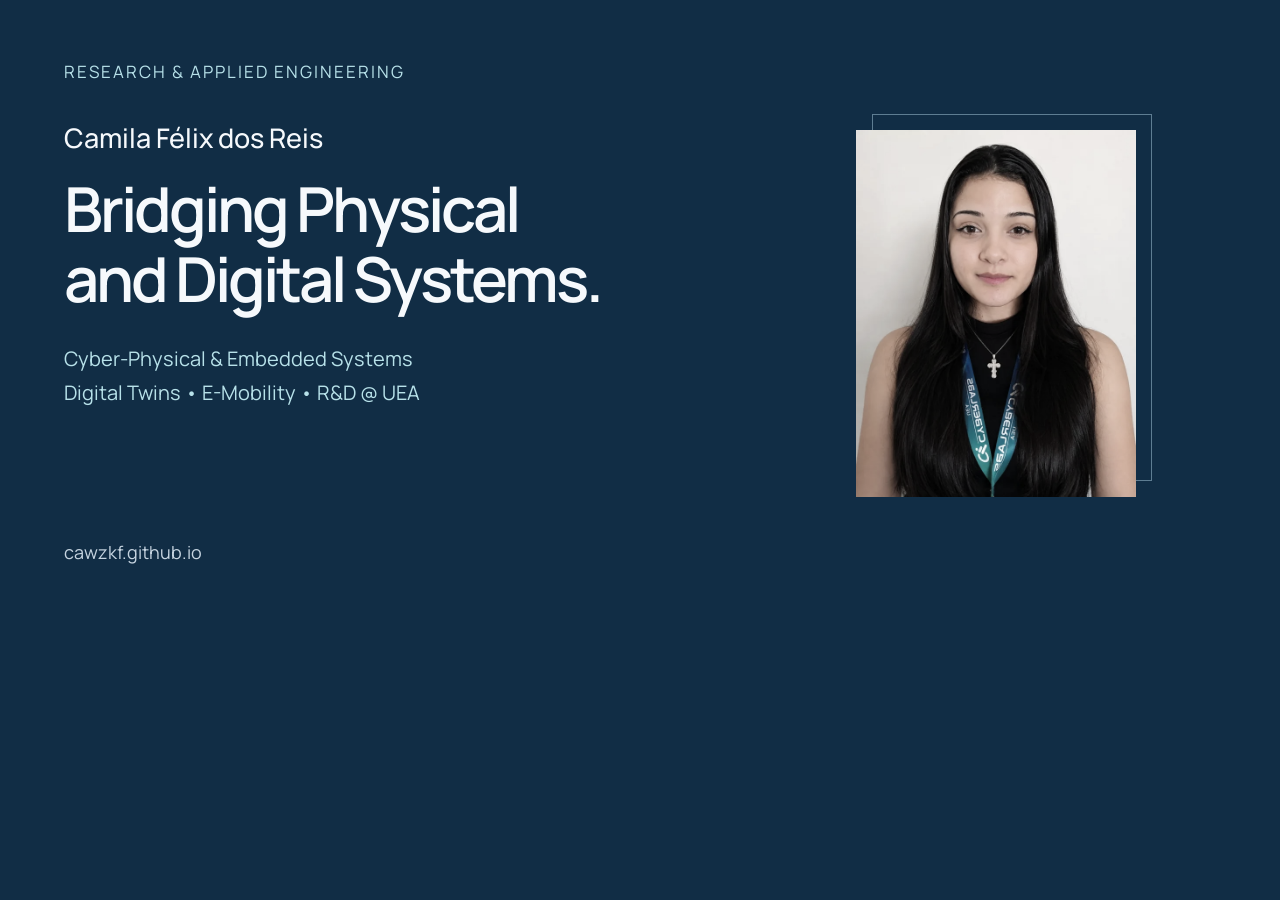
==== scripts/og-card.html @ 4d68a73d "feat(portfolio): redesign engineering and research portfolio" ====
<!DOCTYPE html>
<html lang="en">
<head>
  <meta charset="UTF-8">
  <meta name="viewport" content="width=device-width, initial-scale=1">
  <link rel="icon" type="image/svg+xml" href="../favicon.svg">
  <title>Camila Félix dos Reis | Social preview</title>
  <link href="https://fonts.googleapis.com/css2?family=Manrope:wght@400;500;600;700&amp;display=swap" rel="stylesheet">
  <style>
    * { box-sizing: border-box; }
    body { margin: 0; width: 1200px; height: 630px; background: #112d45; color: #f6f9fc; font-family: Manrope, sans-serif; padding: 60px 64px; position: relative; overflow: hidden; }
    .label { font-size: 17px; letter-spacing: 2px; color: #b7e1e9; margin: 0 0 36px; }
    .name { font-size: 27px; font-weight: 500; margin: 0 0 18px; }
    h1 { font-size: 62px; line-height: 1.13; letter-spacing: -3px; font-weight: 600; margin: 0; max-width: 730px; }
    .fields { font-size: 20px; color: #b7e1e9; line-height: 1.7; margin-top: 28px; max-width: 680px; }
    .url { position: absolute; bottom: 48px; left: 64px; font-size: 18px; color: #c6d4e0; }
    .portrait { position: absolute; width: 280px; height: 367px; top: 130px; right: 64px; object-fit: cover; object-position: center 25%; filter: saturate(.55); }
    .frame { position: absolute; top: 114px; right: 48px; width: 280px; height: 367px; border: 1px solid #5e7d92; }
  </style>
</head>
<body>
  <p class="label">RESEARCH &amp; APPLIED ENGINEERING</p>
  <p class="name">Camila Félix dos Reis</p>
  <h1>Bridging Physical<br>and Digital Systems.</h1>
  <p class="fields">Cyber-Physical &amp; Embedded Systems<br>Digital Twins • E-Mobility • R&amp;D @ UEA</p>
  <p class="url">cawzkf.github.io</p>
  <div class="frame" aria-hidden="true"></div>
  <img class="portrait" src="../camila.webp" alt="Camila Félix dos Reis" width="280" height="367">
</body>
</html>
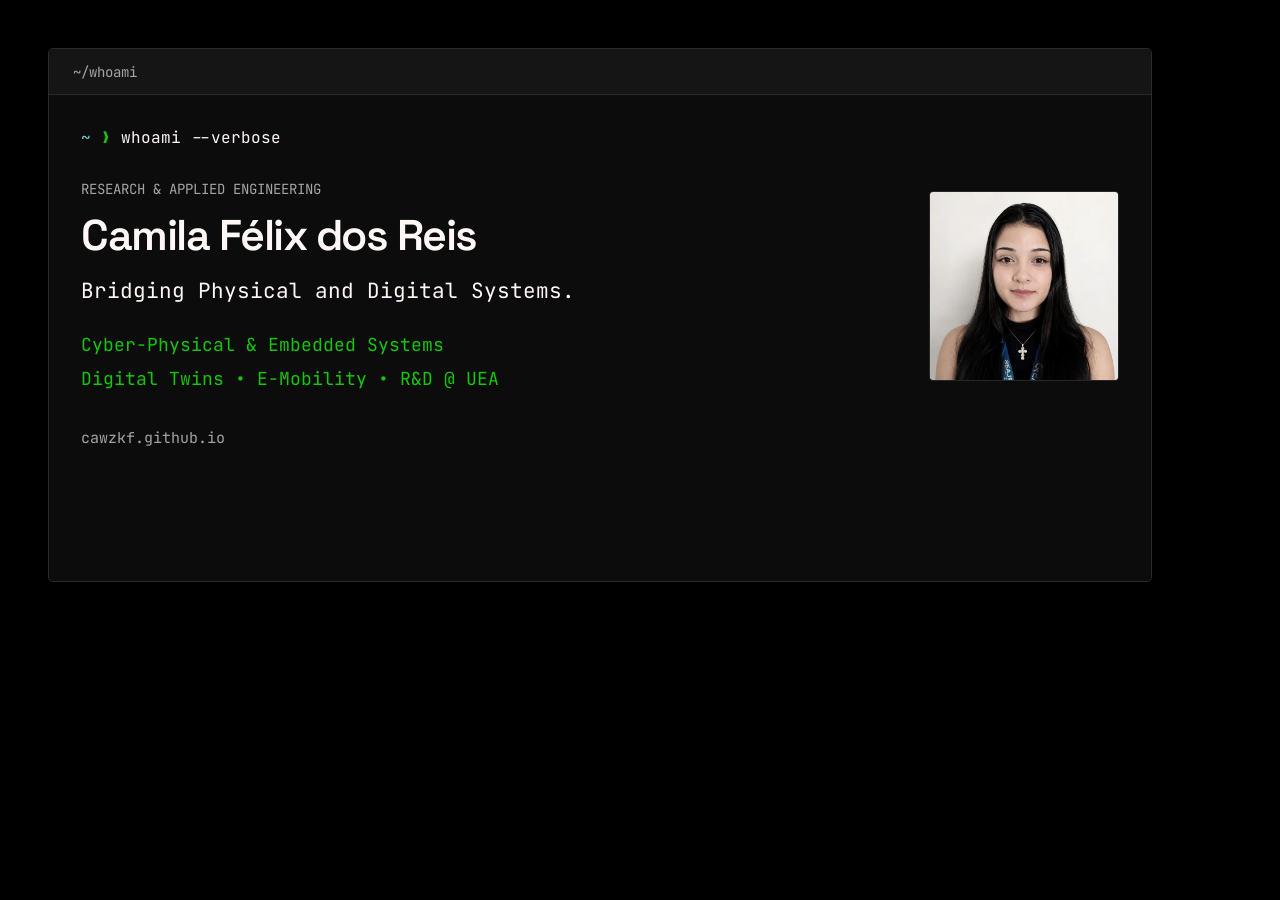
==== commit 802fab60: "style(portfolio): restore terminal visual identity" ====
--- a/scripts/og-card.html
+++ b/scripts/og-card.html
@@ -5,26 +5,36 @@
   <meta name="viewport" content="width=device-width, initial-scale=1">
   <link rel="icon" type="image/svg+xml" href="../favicon.svg">
   <title>Camila Félix dos Reis | Social preview</title>
-  <link href="https://fonts.googleapis.com/css2?family=Manrope:wght@400;500;600;700&amp;display=swap" rel="stylesheet">
+  <link href="https://fonts.googleapis.com/css2?family=JetBrains+Mono:wght@400;500&amp;family=Space+Grotesk:wght@400;500;600&amp;display=swap" rel="stylesheet">
   <style>
     * { box-sizing: border-box; }
-    body { margin: 0; width: 1200px; height: 630px; background: #112d45; color: #f6f9fc; font-family: Manrope, sans-serif; padding: 60px 64px; position: relative; overflow: hidden; }
-    .label { font-size: 17px; letter-spacing: 2px; color: #b7e1e9; margin: 0 0 36px; }
-    .name { font-size: 27px; font-weight: 500; margin: 0 0 18px; }
-    h1 { font-size: 62px; line-height: 1.13; letter-spacing: -3px; font-weight: 600; margin: 0; max-width: 730px; }
-    .fields { font-size: 20px; color: #b7e1e9; line-height: 1.7; margin-top: 28px; max-width: 680px; }
-    .url { position: absolute; bottom: 48px; left: 64px; font-size: 18px; color: #c6d4e0; }
-    .portrait { position: absolute; width: 280px; height: 367px; top: 130px; right: 64px; object-fit: cover; object-position: center 25%; filter: saturate(.55); }
-    .frame { position: absolute; top: 114px; right: 48px; width: 280px; height: 367px; border: 1px solid #5e7d92; }
+    body { margin: 0; width: 1200px; height: 630px; background: #000; color: #fff7f6; padding: 48px; font-family: "Space Grotesk", sans-serif; }
+    .window { height: 534px; border: 1px solid #2b2b2b; border-radius: 5px; background: #0c0c0c; overflow: hidden; }
+    .bar { height: 46px; border-bottom: 1px solid #2b2b2b; background: #151515; font: 400 14px "JetBrains Mono", monospace; color: #a4a4a4; display: flex; align-items: center; padding: 0 24px; }
+    .body { position: relative; padding: 32px; }
+    .prompt { font: 400 16px "JetBrains Mono", monospace; margin: 0 0 32px; }
+    .green { color: #16c60c; }
+    .cyan { color: #61d6d6; }
+    h1 { font-size: 43px; font-weight: 600; letter-spacing: -1.5px; margin: 0 0 14px; }
+    .label { color: #a4a4a4; font: 400 14px "JetBrains Mono", monospace; margin: 0 0 10px; }
+    .position { font: 400 21px "JetBrains Mono", monospace; margin: 0 0 24px; }
+    .fields { font: 400 18px/1.9 "JetBrains Mono", monospace; color: #16c60c; margin: 0; }
+    .url { font: 400 15px "JetBrains Mono", monospace; color: #a4a4a4; margin: 32px 0 0; }
+    img { position: absolute; width: 190px; height: 190px; top: 96px; right: 32px; object-fit: cover; object-position: center top; filter: grayscale(.35) contrast(1.05); border: 1px solid #2b2b2b; border-radius: 4px; }
   </style>
 </head>
 <body>
-  <p class="label">RESEARCH &amp; APPLIED ENGINEERING</p>
-  <p class="name">Camila Félix dos Reis</p>
-  <h1>Bridging Physical<br>and Digital Systems.</h1>
-  <p class="fields">Cyber-Physical &amp; Embedded Systems<br>Digital Twins • E-Mobility • R&amp;D @ UEA</p>
-  <p class="url">cawzkf.github.io</p>
-  <div class="frame" aria-hidden="true"></div>
-  <img class="portrait" src="../camila.webp" alt="Camila Félix dos Reis" width="280" height="367">
+  <main class="window">
+    <div class="bar" aria-hidden="true">~/whoami</div>
+    <div class="body">
+      <p class="prompt"><span class="cyan">~</span> <span class="green">❯</span> whoami --verbose</p>
+      <p class="label">RESEARCH &amp; APPLIED ENGINEERING</p>
+      <h1>Camila Félix dos Reis</h1>
+      <p class="position">Bridging Physical and Digital Systems.</p>
+      <p class="fields">Cyber-Physical &amp; Embedded Systems<br>Digital Twins • E-Mobility • R&amp;D @ UEA</p>
+      <p class="url">cawzkf.github.io</p>
+      <img src="../camila.webp" alt="Camila Félix dos Reis" width="190" height="190">
+    </div>
+  </main>
 </body>
 </html>
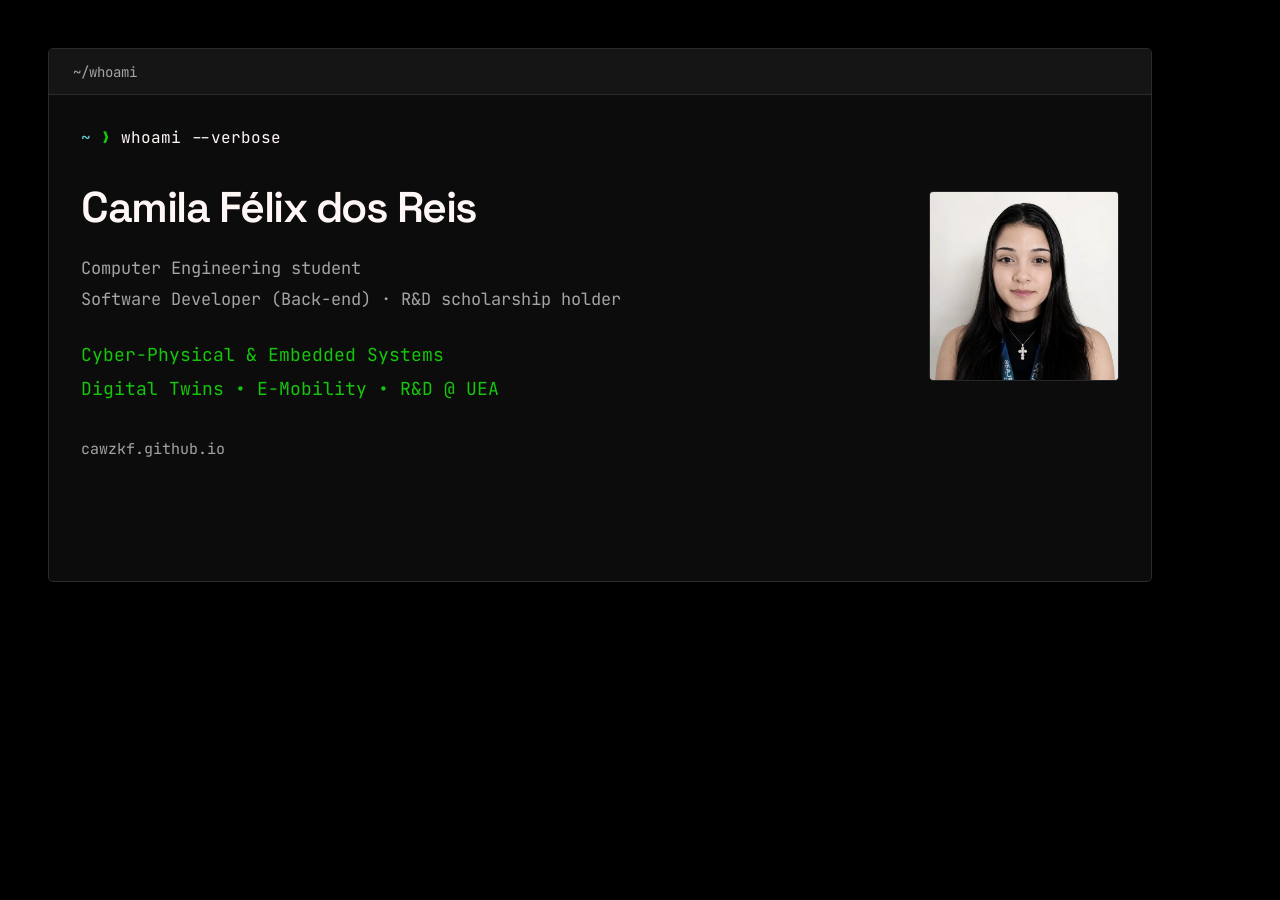
==== commit 05e5c87e: "fix(portfolio): restore personal copy and update resume" ====
--- a/scripts/og-card.html
+++ b/scripts/og-card.html
@@ -15,9 +15,8 @@
     .prompt { font: 400 16px "JetBrains Mono", monospace; margin: 0 0 32px; }
     .green { color: #16c60c; }
     .cyan { color: #61d6d6; }
-    h1 { font-size: 43px; font-weight: 600; letter-spacing: -1.5px; margin: 0 0 14px; }
-    .label { color: #a4a4a4; font: 400 14px "JetBrains Mono", monospace; margin: 0 0 10px; }
-    .position { font: 400 21px "JetBrains Mono", monospace; margin: 0 0 24px; }
+    h1 { font-size: 43px; font-weight: 600; letter-spacing: -1.5px; margin: 0 0 18px; }
+    .role { color: #a4a4a4; font: 400 17px/1.8 "JetBrains Mono", monospace; margin: 0 0 24px; max-width: 720px; }
     .fields { font: 400 18px/1.9 "JetBrains Mono", monospace; color: #16c60c; margin: 0; }
     .url { font: 400 15px "JetBrains Mono", monospace; color: #a4a4a4; margin: 32px 0 0; }
     img { position: absolute; width: 190px; height: 190px; top: 96px; right: 32px; object-fit: cover; object-position: center top; filter: grayscale(.35) contrast(1.05); border: 1px solid #2b2b2b; border-radius: 4px; }
@@ -28,9 +27,8 @@
     <div class="bar" aria-hidden="true">~/whoami</div>
     <div class="body">
       <p class="prompt"><span class="cyan">~</span> <span class="green">❯</span> whoami --verbose</p>
-      <p class="label">RESEARCH &amp; APPLIED ENGINEERING</p>
       <h1>Camila Félix dos Reis</h1>
-      <p class="position">Bridging Physical and Digital Systems.</p>
+      <p class="role">Computer Engineering student<br>Software Developer (Back-end) · R&amp;D scholarship holder</p>
       <p class="fields">Cyber-Physical &amp; Embedded Systems<br>Digital Twins • E-Mobility • R&amp;D @ UEA</p>
       <p class="url">cawzkf.github.io</p>
       <img src="../camila.webp" alt="Camila Félix dos Reis" width="190" height="190">
